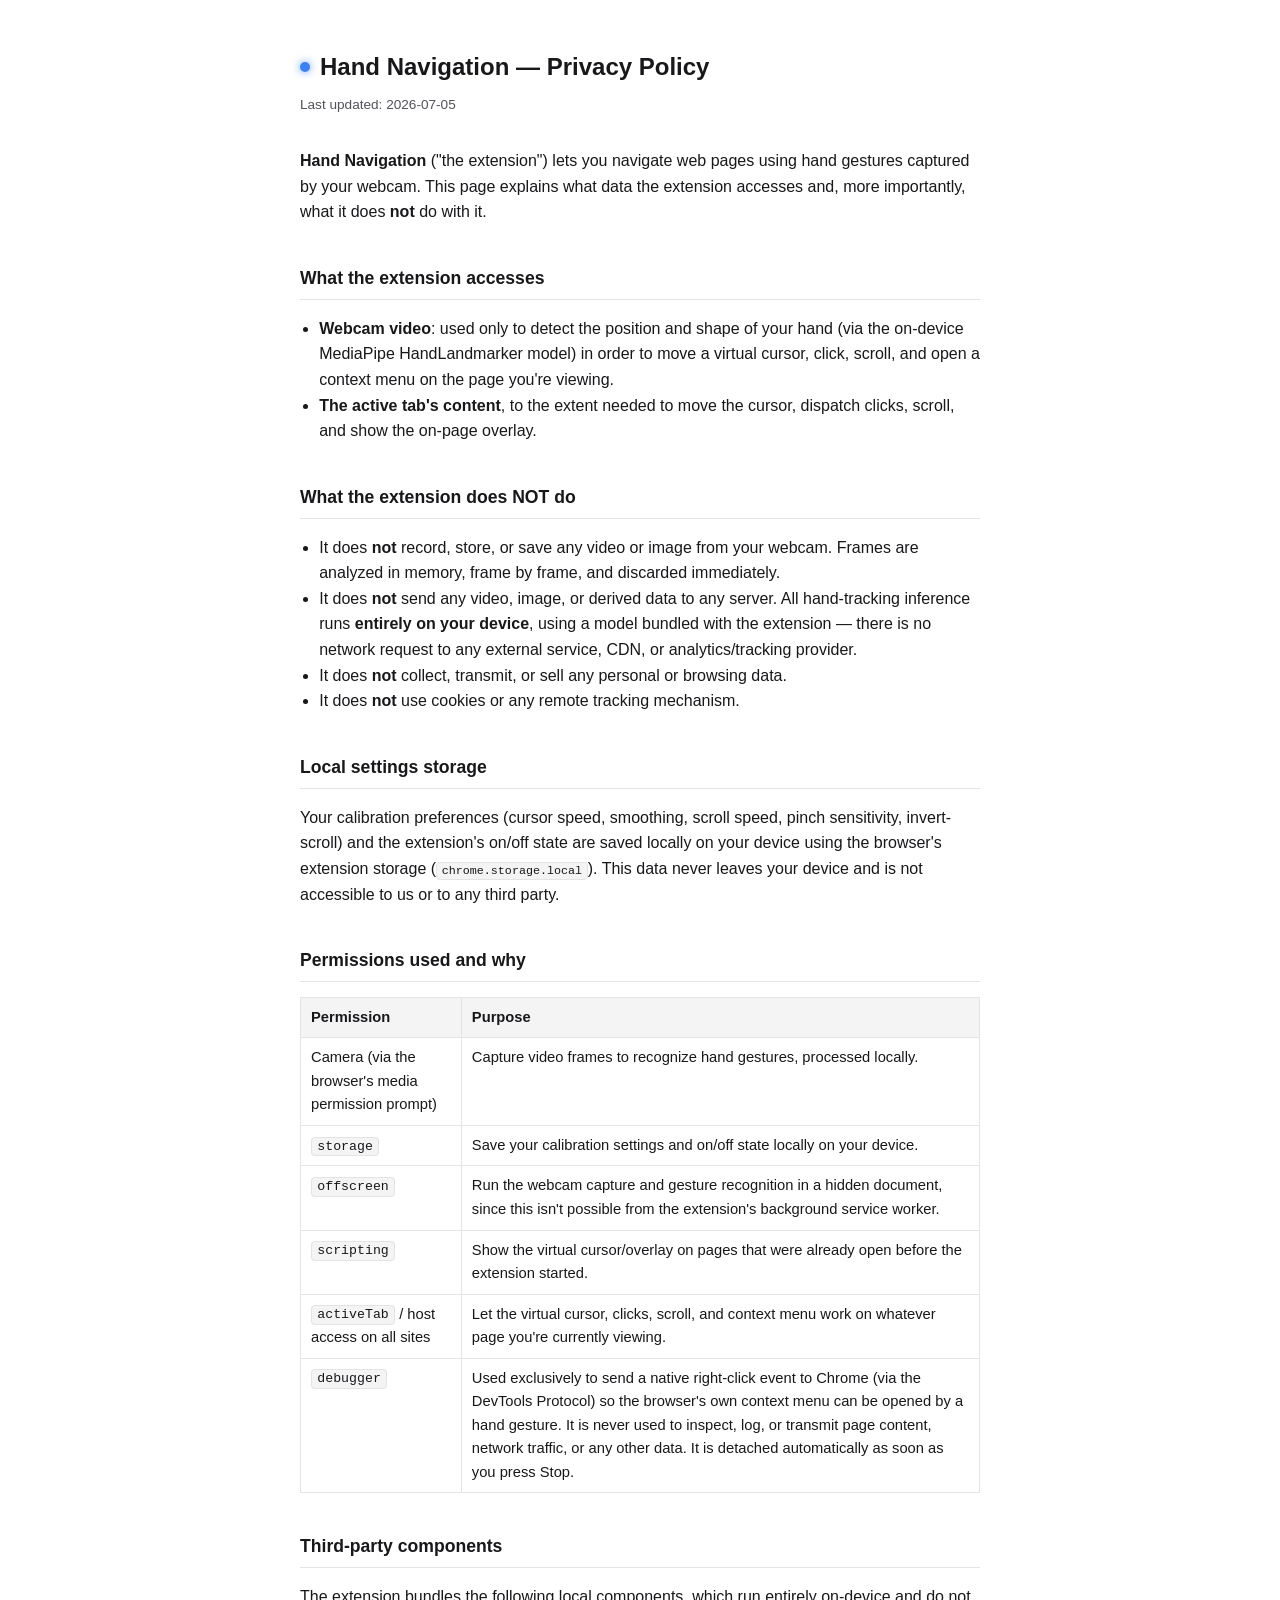
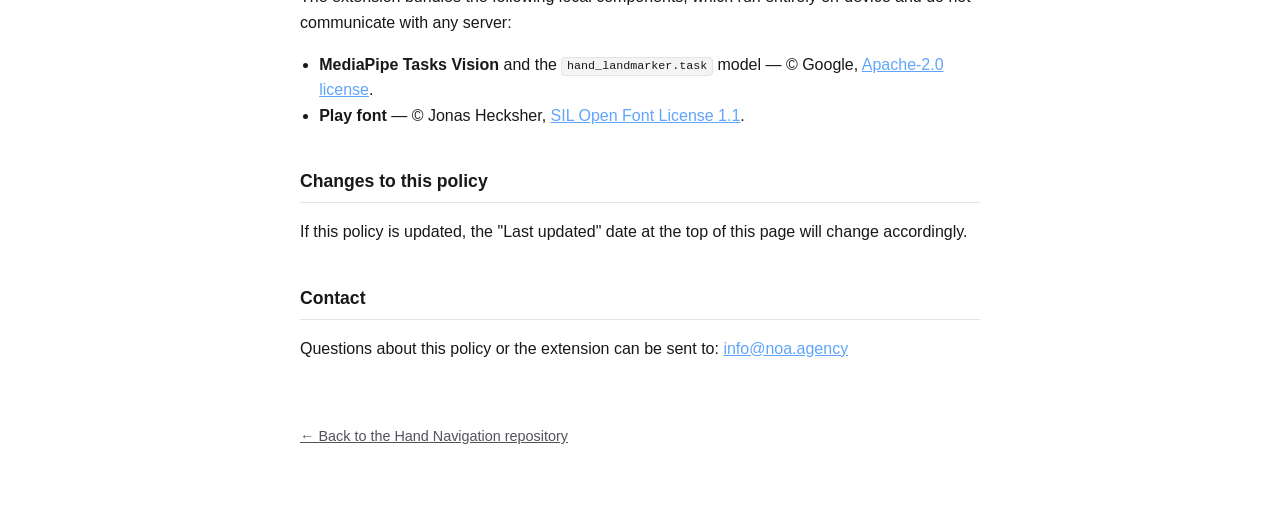
==== docs/index.html @ 24c56ce1 "Add privacy policy page and Chrome Web Store listing draft Needed to publish on the Chrome Web Store" ====
<!doctype html>
<html lang="en">
<head>
<meta charset="utf-8" />
<meta name="viewport" content="width=device-width, initial-scale=1" />
<title>Privacy Policy — Hand Navigation</title>
<meta name="description" content="Privacy policy for the Hand Navigation Chrome extension." />
<style>
  :root {
    --accent: #3b82f6;
    --accent-light: #60a5fa;
    --text: #18181b;
    --muted: #52525b;
    --bg: #ffffff;
    --panel: #f4f4f5;
    --border: #e4e4e7;
  }
  @media (prefers-color-scheme: dark) {
    :root {
      --text: #e4e4e7;
      --muted: #a1a1aa;
      --bg: #09090b;
      --panel: #18181b;
      --border: #27272a;
    }
  }
  * { box-sizing: border-box; }
  html, body {
    margin: 0;
    background: var(--bg);
    color: var(--text);
    font-family: -apple-system, BlinkMacSystemFont, "Segoe UI", Roboto, Helvetica, Arial, sans-serif;
    line-height: 1.6;
  }
  .wrap {
    max-width: 720px;
    margin: 0 auto;
    padding: 48px 20px 80px;
  }
  header {
    display: flex;
    align-items: center;
    gap: 10px;
    margin-bottom: 8px;
  }
  .dot {
    width: 10px;
    height: 10px;
    border-radius: 50%;
    background: var(--accent);
    box-shadow: 0 0 8px rgba(59, 130, 246, 0.8);
    flex: none;
  }
  h1 {
    font-size: 1.5rem;
    margin: 0;
  }
  .updated {
    color: var(--muted);
    font-size: 0.85rem;
    margin: 0 0 32px;
  }
  h2 {
    font-size: 1.1rem;
    margin-top: 2.2em;
    border-bottom: 1px solid var(--border);
    padding-bottom: 0.4em;
  }
  p, li { color: var(--text); }
  ul { padding-left: 1.2em; }
  a { color: var(--accent-light); }
  table {
    width: 100%;
    border-collapse: collapse;
    margin: 1em 0;
    font-size: 0.92rem;
  }
  th, td {
    text-align: left;
    padding: 8px 10px;
    border: 1px solid var(--border);
    vertical-align: top;
  }
  th {
    background: var(--panel);
  }
  code {
    background: var(--panel);
    border: 1px solid var(--border);
    border-radius: 4px;
    padding: 0.1em 0.4em;
    font-size: 0.9em;
  }
  .back {
    display: inline-block;
    margin-top: 48px;
    font-size: 0.9rem;
    color: var(--muted);
  }
</style>
</head>
<body>
<div class="wrap">
  <header>
    <span class="dot"></span>
    <h1>Hand Navigation — Privacy Policy</h1>
  </header>
  <p class="updated">Last updated: 2026-07-05</p>

  <p><strong>Hand Navigation</strong> ("the extension") lets you navigate web
  pages using hand gestures captured by your webcam. This page explains what
  data the extension accesses and, more importantly, what it does
  <strong>not</strong> do with it.</p>

  <h2>What the extension accesses</h2>
  <ul>
    <li><strong>Webcam video</strong>: used only to detect the position and
      shape of your hand (via the on-device MediaPipe HandLandmarker model)
      in order to move a virtual cursor, click, scroll, and open a context
      menu on the page you're viewing.</li>
    <li><strong>The active tab's content</strong>, to the extent needed to
      move the cursor, dispatch clicks, scroll, and show the on-page
      overlay.</li>
  </ul>

  <h2>What the extension does NOT do</h2>
  <ul>
    <li>It does <strong>not</strong> record, store, or save any video or
      image from your webcam. Frames are analyzed in memory, frame by frame,
      and discarded immediately.</li>
    <li>It does <strong>not</strong> send any video, image, or derived data
      to any server. All hand-tracking inference runs <strong>entirely on
      your device</strong>, using a model bundled with the extension —
      there is no network request to any external service, CDN, or
      analytics/tracking provider.</li>
    <li>It does <strong>not</strong> collect, transmit, or sell any personal
      or browsing data.</li>
    <li>It does <strong>not</strong> use cookies or any remote tracking
      mechanism.</li>
  </ul>

  <h2>Local settings storage</h2>
  <p>Your calibration preferences (cursor speed, smoothing, scroll speed,
  pinch sensitivity, invert-scroll) and the extension's on/off state are
  saved locally on your device using the browser's extension storage
  (<code>chrome.storage.local</code>). This data never leaves your device
  and is not accessible to us or to any third party.</p>

  <h2>Permissions used and why</h2>
  <table>
    <thead>
      <tr><th>Permission</th><th>Purpose</th></tr>
    </thead>
    <tbody>
      <tr>
        <td>Camera (via the browser's media permission prompt)</td>
        <td>Capture video frames to recognize hand gestures, processed
        locally.</td>
      </tr>
      <tr>
        <td><code>storage</code></td>
        <td>Save your calibration settings and on/off state locally on your
        device.</td>
      </tr>
      <tr>
        <td><code>offscreen</code></td>
        <td>Run the webcam capture and gesture recognition in a hidden
        document, since this isn't possible from the extension's background
        service worker.</td>
      </tr>
      <tr>
        <td><code>scripting</code></td>
        <td>Show the virtual cursor/overlay on pages that were already open
        before the extension started.</td>
      </tr>
      <tr>
        <td><code>activeTab</code> / host access on all sites</td>
        <td>Let the virtual cursor, clicks, scroll, and context menu work on
        whatever page you're currently viewing.</td>
      </tr>
      <tr>
        <td><code>debugger</code></td>
        <td>Used exclusively to send a native right-click event to Chrome
        (via the DevTools Protocol) so the browser's own context menu can be
        opened by a hand gesture. It is never used to inspect, log, or
        transmit page content, network traffic, or any other data. It is
        detached automatically as soon as you press Stop.</td>
      </tr>
    </tbody>
  </table>

  <h2>Third-party components</h2>
  <p>The extension bundles the following local components, which run
  entirely on-device and do not communicate with any server:</p>
  <ul>
    <li><strong>MediaPipe Tasks Vision</strong> and the
      <code>hand_landmarker.task</code> model — © Google,
      <a href="https://www.apache.org/licenses/LICENSE-2.0">Apache-2.0 license</a>.</li>
    <li><strong>Play font</strong> — © Jonas Hecksher,
      <a href="https://openfontlicense.org">SIL Open Font License 1.1</a>.</li>
  </ul>

  <h2>Changes to this policy</h2>
  <p>If this policy is updated, the "Last updated" date at the top of this
  page will change accordingly.</p>

  <h2>Contact</h2>
  <p>Questions about this policy or the extension can be sent to:
  <a href="mailto:info@noa.agency">info@noa.agency</a></p>

  <a class="back" href="https://github.com/andreaiannarone/hand-navigation-extension">← Back to the Hand Navigation repository</a>
</div>
</body>
</html>
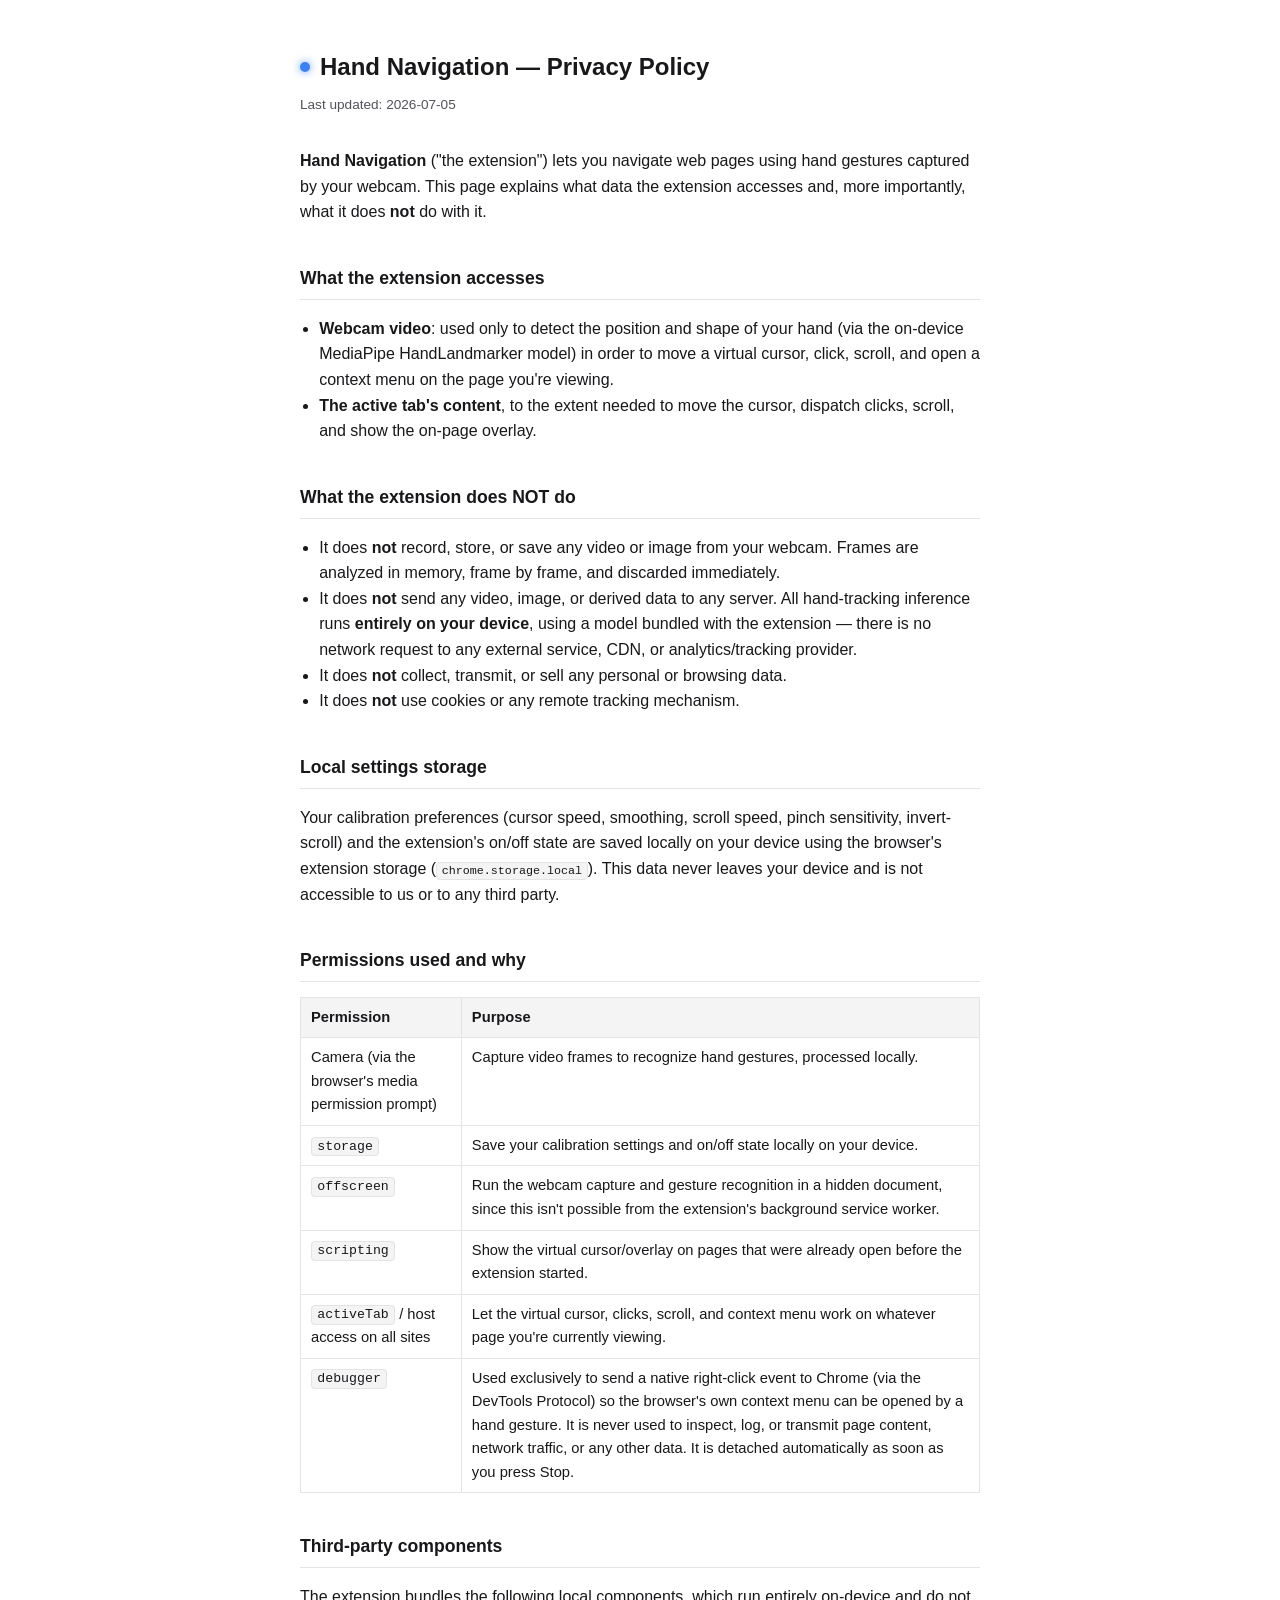
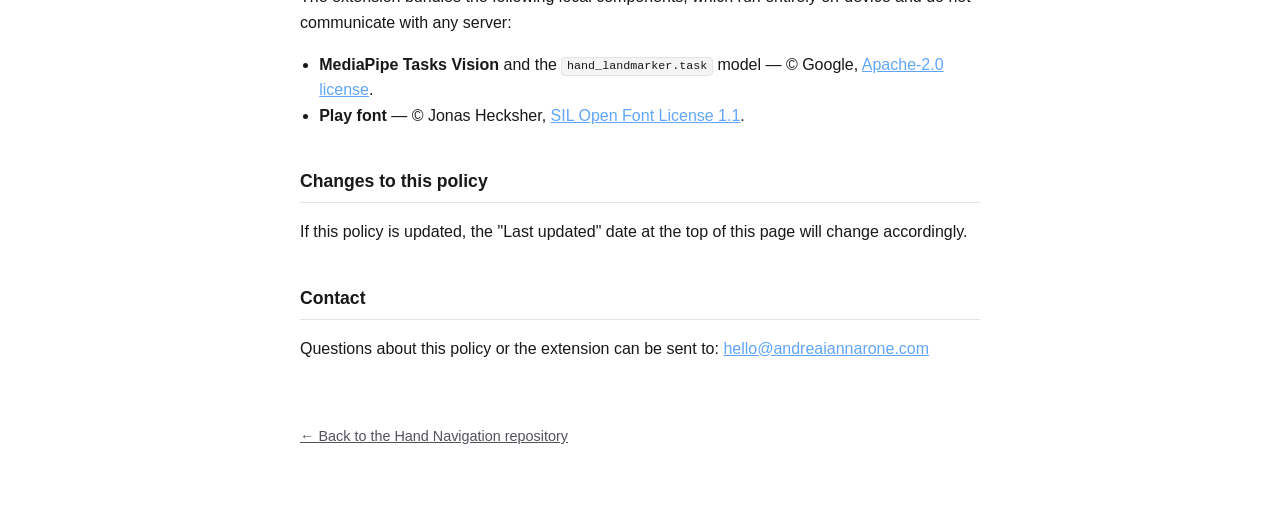
==== commit 0cb9e982: "Update privacy policy contact email Keep PRIVACY.md, the published docs/index.html page, and the sto" ====
--- a/docs/index.html
+++ b/docs/index.html
@@ -206,7 +206,7 @@
 
   <h2>Contact</h2>
   <p>Questions about this policy or the extension can be sent to:
-  <a href="mailto:info@noa.agency">info@noa.agency</a></p>
+  <a href="mailto:hello@andreaiannarone.com">hello@andreaiannarone.com</a></p>
 
   <a class="back" href="https://github.com/andreaiannarone/hand-navigation-extension">← Back to the Hand Navigation repository</a>
 </div>
